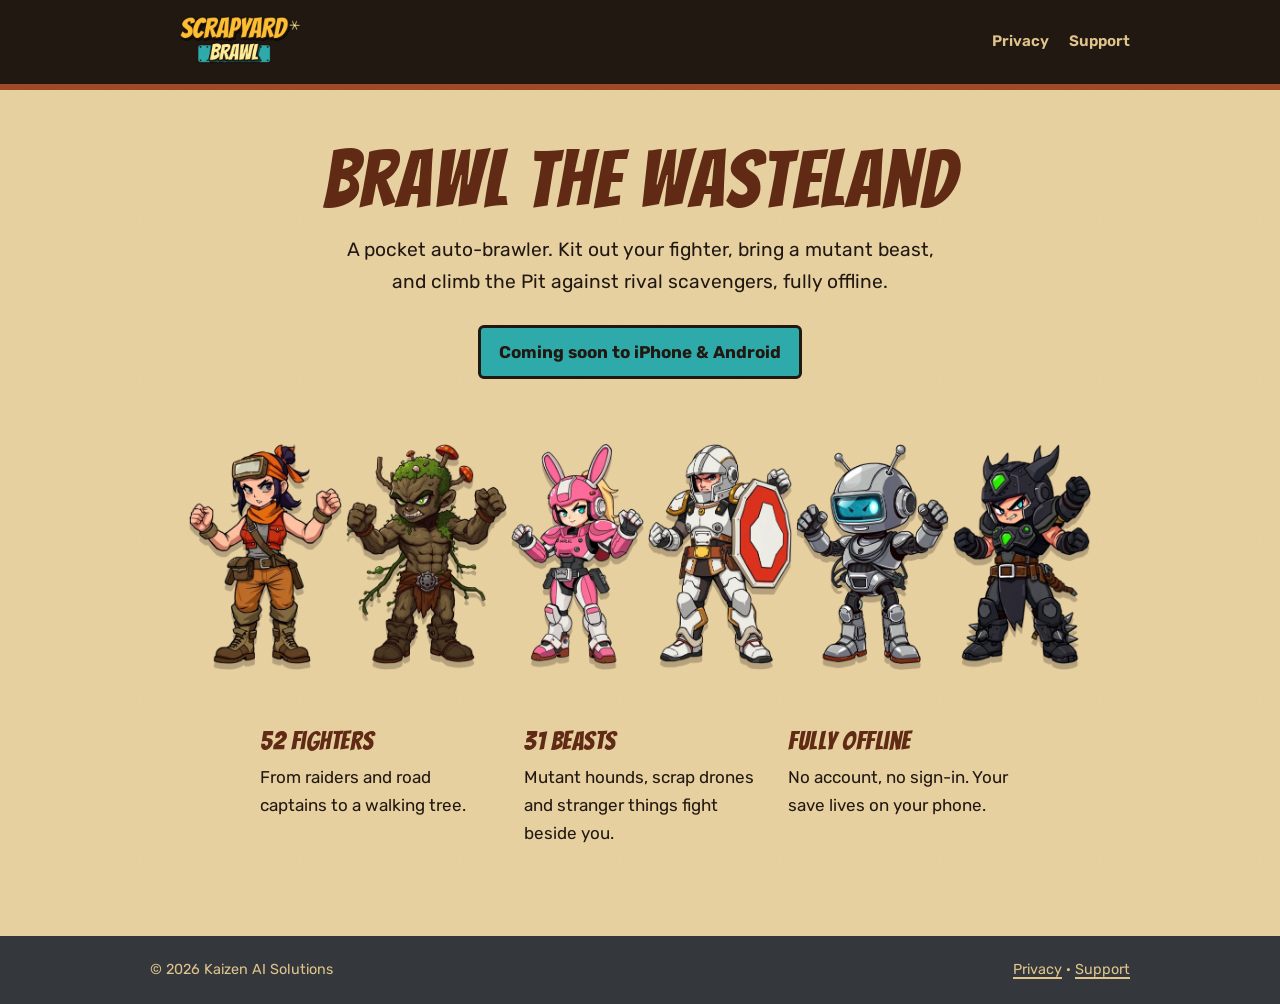
==== index.html @ 6009b408 "Scrapyard Brawl support, privacy and holding pages Co-Authored-By: Claude Opus 5.5 <noreply@anthropi" ====
<!doctype html>
<html lang="en">
<head>
<meta charset="utf-8">
<meta name="viewport" content="width=device-width, initial-scale=1">
<title>Scrapyard Brawl</title>
<meta name="description" content="Scrapyard Brawl: a pocket wasteland auto-brawler. Collect 52 fighters and 31 mutant beasts and climb the Pit, fully offline. Coming to iPhone and Android.">
<meta property="og:title" content="Scrapyard Brawl">
<meta property="og:description" content="Collect 52 fighters and 31 mutant beasts, auto-fight, and climb the Pit, fully offline.">
<meta property="og:image" content="img/logo.png">
<link rel="preload" href="fonts/bangers.ttf" as="font" type="font/ttf" crossorigin>
<link rel="icon" href="img/favicon.png" type="image/png">
<link rel="apple-touch-icon" href="img/apple-touch-icon.png">
<link rel="stylesheet" href="style.css">
</head>
<body>
<header class="bar"><div class="bar-inner">
  <a href="index.html"><img src="img/logo.png" alt="Scrapyard Brawl" width="168" height="56"></a>
  <nav><a href="privacy.html">Privacy</a><a href="support.html">Support</a></nav>
</div></header>

<main>
<section class="hero">
  <h1>Brawl the wasteland</h1>
  <p class="lede">A pocket auto-brawler. Kit out your fighter, bring a mutant beast, and climb the Pit against rival scavengers, fully offline.</p>
  <p class="status">Coming soon to iPhone &amp; Android</p>

  <div class="lineup">
    <img src="img/fighter_2.webp" alt="Scrapper, a goggled scavenger in an orange vest" width="334" height="480">
    <img src="img/fighter_16.webp" alt="Overgrowth, a tree-man sprouting mushrooms" width="351" height="480">
    <img src="img/fighter_42.webp" alt="Bunny Mech, a pilot in pink armor with bunny-ear antennas" width="290" height="480">
    <img src="img/fighter_33.webp" alt="Riot Knight, in white armor with a stop-sign shield" width="313" height="480">
    <img src="img/fighter_29.webp" alt="Tin Man, a chrome robot with a screen for a face" width="335" height="480">
    <img src="img/fighter_50.webp" alt="Warlord, in spiked black armor" width="300" height="480">
  </div>

  <div class="facts">
    <p><strong>52 fighters</strong>From raiders and road captains to a walking tree.</p>
    <p><strong>31 beasts</strong>Mutant hounds, scrap drones and stranger things fight beside you.</p>
    <p><strong>Fully offline</strong>No account, no sign-in. Your save lives on your phone.</p>
  </div>
</section>
</main>

<footer><div class="bar-inner">
  <span>© 2026 Kaizen AI Solutions</span>
  <span><a href="privacy.html">Privacy</a> · <a href="support.html">Support</a></span>
</div></footer>
</body>
</html>
---- style.css ----
/* Scrapyard Brawl site. Palette = the game's own UI tokens (game/tools/art/ui_synth.py). */
@font-face { font-family: "Bangers"; src: url("fonts/bangers.ttf") format("truetype"); font-display: swap; }
@font-face { font-family: "Rubik"; src: url("fonts/rubik.ttf") format("truetype"); font-weight: 300 900; font-display: swap; }

:root {
  --ink: #221812;
  --sand: #e0c48c;
  --sand-deep: #967646;
  --rust: #9e4a26;
  --rust-deep: #602a14;
  --amber: #ffb830;
  --teal: #2eaaaa;
  --steel-deep: #34383c;
  --page: #ead3a2;          /* sand lifted one step for long reading */
  --measure: 60ch;          /* Rubik is narrow: 60ch renders ~75 characters per line */
}

* { box-sizing: border-box; }
html { -webkit-text-size-adjust: 100%; }
body {
  margin: 0;
  min-height: 100vh;
  display: flex;
  flex-direction: column;
  background: var(--page);
  color: var(--ink);
  font: 400 1.0625rem/1.65 "Rubik", system-ui, sans-serif;
  /* scrap-paper grain, 5% */
  background-image: url("data:image/svg+xml,%3Csvg xmlns='http://www.w3.org/2000/svg' width='160' height='160'%3E%3Cfilter id='n'%3E%3CfeTurbulence type='fractalNoise' baseFrequency='.9' numOctaves='3' stitchTiles='stitch'/%3E%3CfeColorMatrix values='0 0 0 0 0.13 0 0 0 0 0.09 0 0 0 0 0.07 0 0 0 .05 0'/%3E%3C/filter%3E%3Crect width='100%25' height='100%25' filter='url(%23n)'/%3E%3C/svg%3E");
}

a { color: var(--rust-deep); text-decoration-thickness: 2px; text-underline-offset: 3px; }
a:hover { color: var(--rust); }
a:focus-visible { outline: 3px solid var(--teal); outline-offset: 2px; }

.bar {
  background: var(--ink);
  border-bottom: 6px solid var(--rust);
  padding: 14px 16px;
}
.bar-inner { max-width: 980px; margin: 0 auto; display: flex; align-items: center; justify-content: space-between; gap: 16px; flex-wrap: wrap; }
.bar img { display: block; height: 56px; width: auto; }
.bar nav { display: flex; gap: 20px; }
.bar nav a { color: var(--sand); font-weight: 600; text-decoration: none; font-size: 0.95rem; }
.bar nav a:hover, .bar nav a[aria-current="page"] { color: var(--amber); }

main { padding: 48px 16px 72px; flex: 1; }
.doc { max-width: var(--measure); margin: 0 auto; }

h1, h2 { font-family: "Bangers", "Rubik", sans-serif; font-weight: 400; letter-spacing: 0.02em; line-height: 1.05; }
h1 { font-size: clamp(2.6rem, 6vw, 3.6rem); color: var(--rust-deep); margin: 0 0 8px; }
h2 { font-size: 1.85rem; color: var(--rust-deep); margin: 2.4em 0 0.4em; }
h3 { font-size: 1.1rem; font-weight: 700; margin: 1.8em 0 0.3em; }
p, li { margin: 0 0 1em; text-wrap: pretty; }
ul { padding-left: 1.2em; }
.meta { color: #4a3826; font-size: 0.95rem; margin-bottom: 2em; }

.plain {
  background: var(--ink);
  color: var(--sand);
  border-radius: 6px;
  padding: 20px 22px;
  margin: 0 0 2em;
}
.plain h2 { color: var(--amber); margin-top: 0; font-size: 1.5rem; }
.plain p:last-child, .plain ul:last-child { margin-bottom: 0; }
.plain a { color: var(--amber); }

table { border-collapse: collapse; width: 100%; font-size: 0.97rem; margin: 0 0 1.4em; }
th, td { text-align: left; vertical-align: top; padding: 10px 12px 10px 0; border-bottom: 2px solid var(--sand-deep); }
th { font-weight: 700; }

footer { background: var(--steel-deep); color: var(--sand); padding: 22px 16px; font-size: 0.9rem; }
footer .bar-inner { gap: 8px 24px; }
footer a { color: var(--sand); }

/* holding page */
.hero { max-width: 980px; margin: 0 auto; text-align: center; }
.hero h1 { font-size: clamp(2.8rem, 8vw, 5rem); margin-bottom: 12px; }
.hero .lede { font-size: 1.2rem; max-width: 52ch; margin: 0 auto 28px; }
.status {
  display: inline-block; background: var(--teal); color: var(--ink);
  font-weight: 700; padding: 10px 18px; border: 3px solid var(--ink); border-radius: 6px;
}
.lineup { display: flex; justify-content: center; align-items: flex-end; gap: 4px; margin: 48px auto 0; max-width: 980px; flex-wrap: wrap; }
.lineup img { height: clamp(120px, 22vw, 220px); width: auto; filter: drop-shadow(0 6px 0 rgba(34, 24, 18, 0.25)); }
.facts { max-width: 760px; margin: 56px auto 0; display: grid; grid-template-columns: repeat(auto-fit, minmax(200px, 1fr)); gap: 28px 32px; text-align: left; }
.facts strong { display: block; font-family: "Bangers", sans-serif; font-weight: 400; font-size: 1.6rem; color: var(--rust-deep); letter-spacing: 0.02em; }
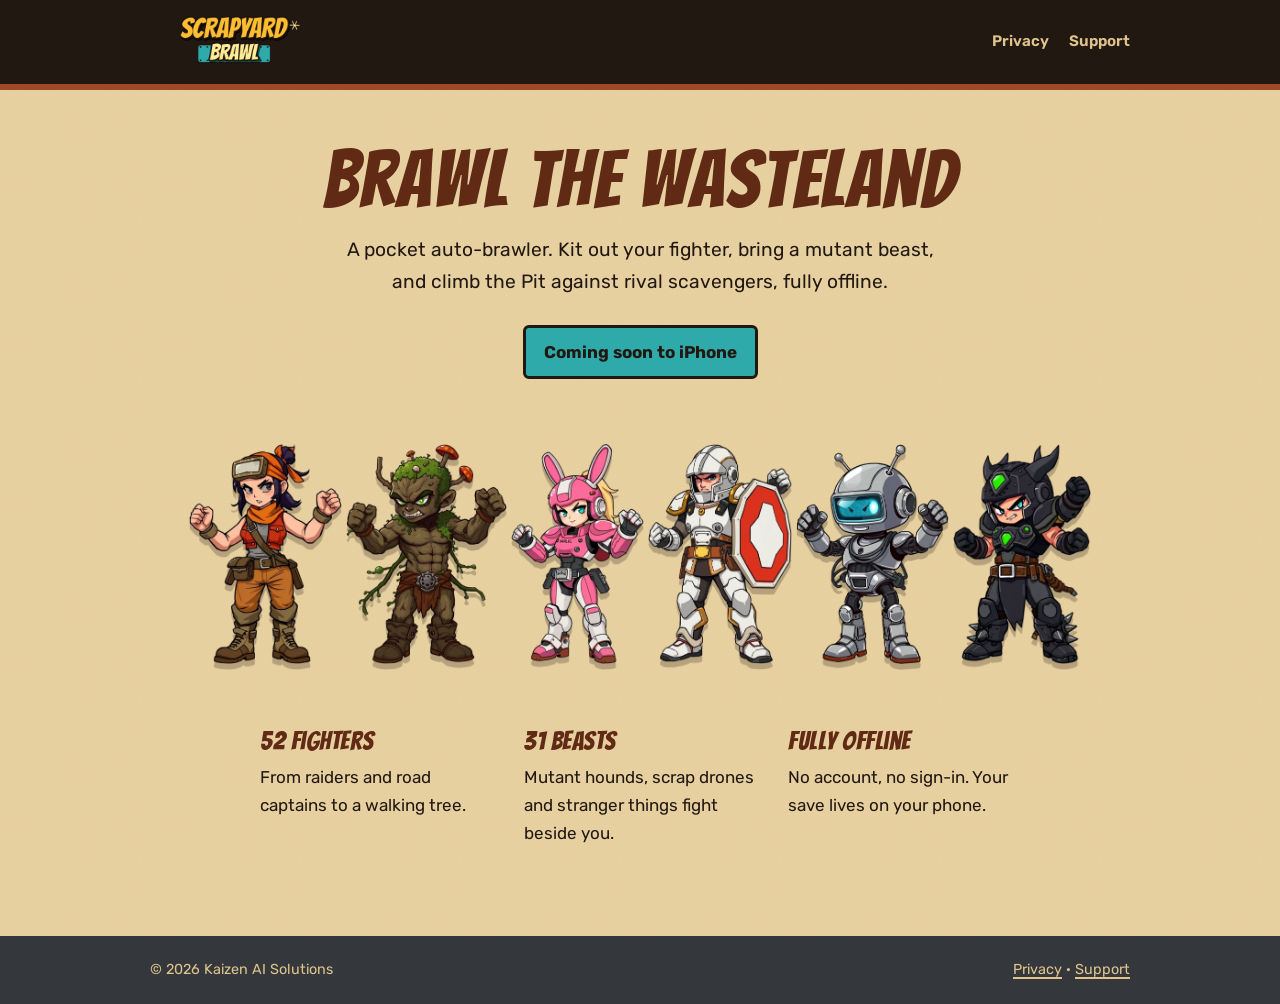
==== commit 6f1d0a35: "Pages for the 1.0 build: no ads, iPhone, notifications, ages 13 and up" ====
--- a/index.html
+++ b/index.html
@@ -4,7 +4,7 @@
 <meta charset="utf-8">
 <meta name="viewport" content="width=device-width, initial-scale=1">
 <title>Scrapyard Brawl</title>
-<meta name="description" content="Scrapyard Brawl: a pocket wasteland auto-brawler. Collect 52 fighters and 31 mutant beasts and climb the Pit, fully offline. Coming to iPhone and Android.">
+<meta name="description" content="Scrapyard Brawl: a pocket wasteland auto-brawler. Collect 52 fighters and 31 mutant beasts and climb the Pit, fully offline. Coming to iPhone.">
 <meta property="og:title" content="Scrapyard Brawl">
 <meta property="og:description" content="Collect 52 fighters and 31 mutant beasts, auto-fight, and climb the Pit, fully offline.">
 <meta property="og:image" content="img/logo.png">
@@ -23,7 +23,7 @@
 <section class="hero">
   <h1>Brawl the wasteland</h1>
   <p class="lede">A pocket auto-brawler. Kit out your fighter, bring a mutant beast, and climb the Pit against rival scavengers, fully offline.</p>
-  <p class="status">Coming soon to iPhone &amp; Android</p>
+  <p class="status">Coming soon to iPhone</p>
 
   <div class="lineup">
     <img src="img/fighter_2.webp" alt="Scrapper, a goggled scavenger in an orange vest" width="334" height="480">
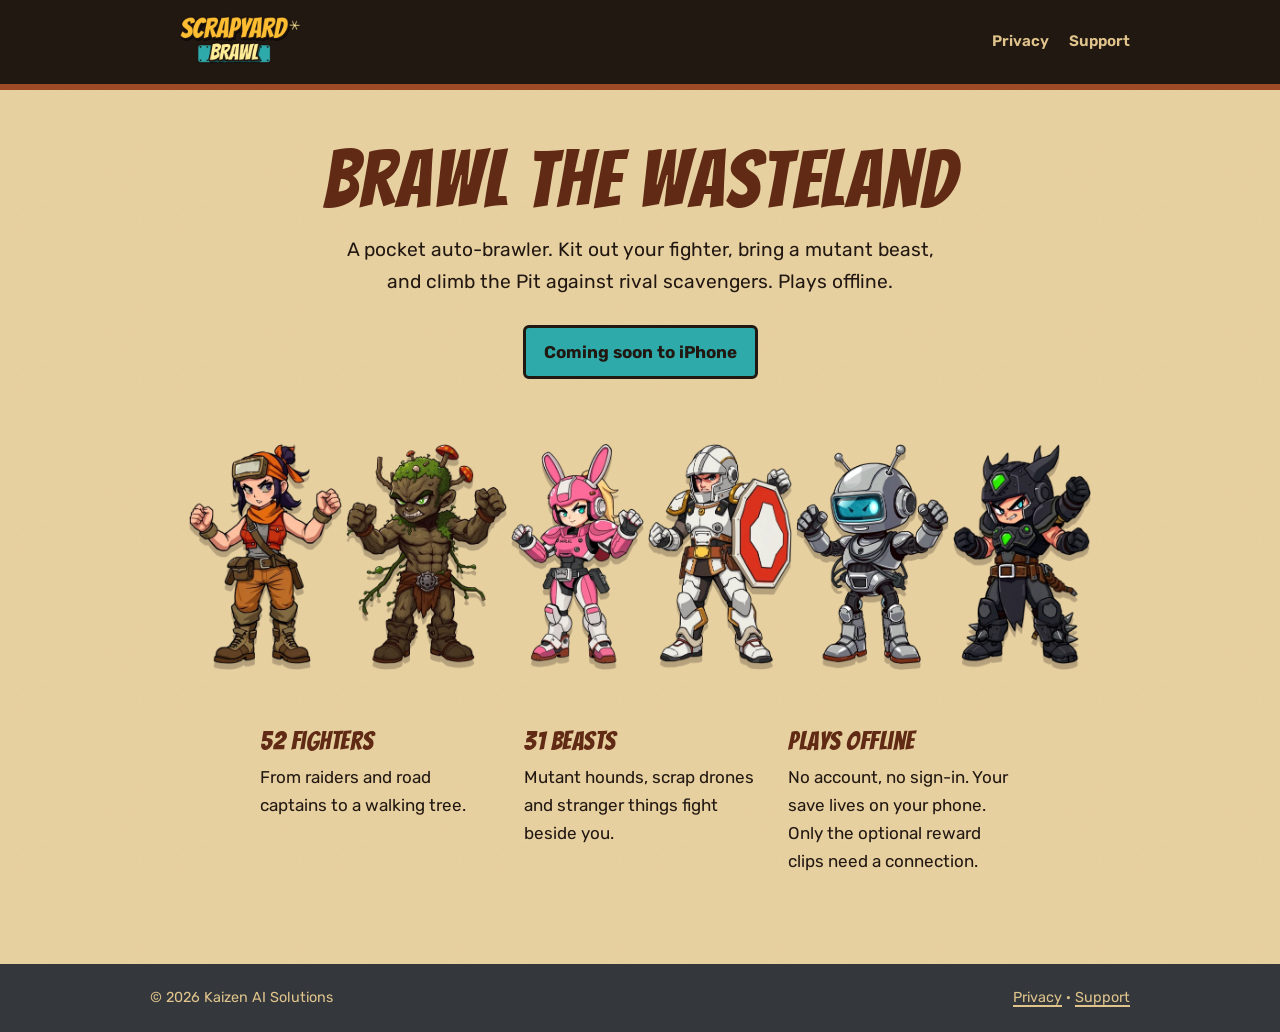
==== commit 69a83e05: "Pages for the ads-on 1.0 build: AdMob rewarded clips, privacy policy of 19 November 2026" ====
--- a/index.html
+++ b/index.html
@@ -4,9 +4,9 @@
 <meta charset="utf-8">
 <meta name="viewport" content="width=device-width, initial-scale=1">
 <title>Scrapyard Brawl</title>
-<meta name="description" content="Scrapyard Brawl: a pocket wasteland auto-brawler. Collect 52 fighters and 31 mutant beasts and climb the Pit, fully offline. Coming to iPhone.">
+<meta name="description" content="Scrapyard Brawl: a pocket wasteland auto-brawler. Collect 52 fighters and 31 mutant beasts and climb the Pit. Plays offline. Coming to iPhone.">
 <meta property="og:title" content="Scrapyard Brawl">
-<meta property="og:description" content="Collect 52 fighters and 31 mutant beasts, auto-fight, and climb the Pit, fully offline.">
+<meta property="og:description" content="Collect 52 fighters and 31 mutant beasts, auto-fight, and climb the Pit. Plays offline.">
 <meta property="og:image" content="img/logo.png">
 <link rel="preload" href="fonts/bangers.ttf" as="font" type="font/ttf" crossorigin>
 <link rel="icon" href="img/favicon.png" type="image/png">
@@ -22,7 +22,7 @@
 <main>
 <section class="hero">
   <h1>Brawl the wasteland</h1>
-  <p class="lede">A pocket auto-brawler. Kit out your fighter, bring a mutant beast, and climb the Pit against rival scavengers, fully offline.</p>
+  <p class="lede">A pocket auto-brawler. Kit out your fighter, bring a mutant beast, and climb the Pit against rival scavengers. Plays offline.</p>
   <p class="status">Coming soon to iPhone</p>
 
   <div class="lineup">
@@ -37,7 +37,7 @@
   <div class="facts">
     <p><strong>52 fighters</strong>From raiders and road captains to a walking tree.</p>
     <p><strong>31 beasts</strong>Mutant hounds, scrap drones and stranger things fight beside you.</p>
-    <p><strong>Fully offline</strong>No account, no sign-in. Your save lives on your phone.</p>
+    <p><strong>Plays offline</strong>No account, no sign-in. Your save lives on your phone. Only the optional reward clips need a connection.</p>
   </div>
 </section>
 </main>
